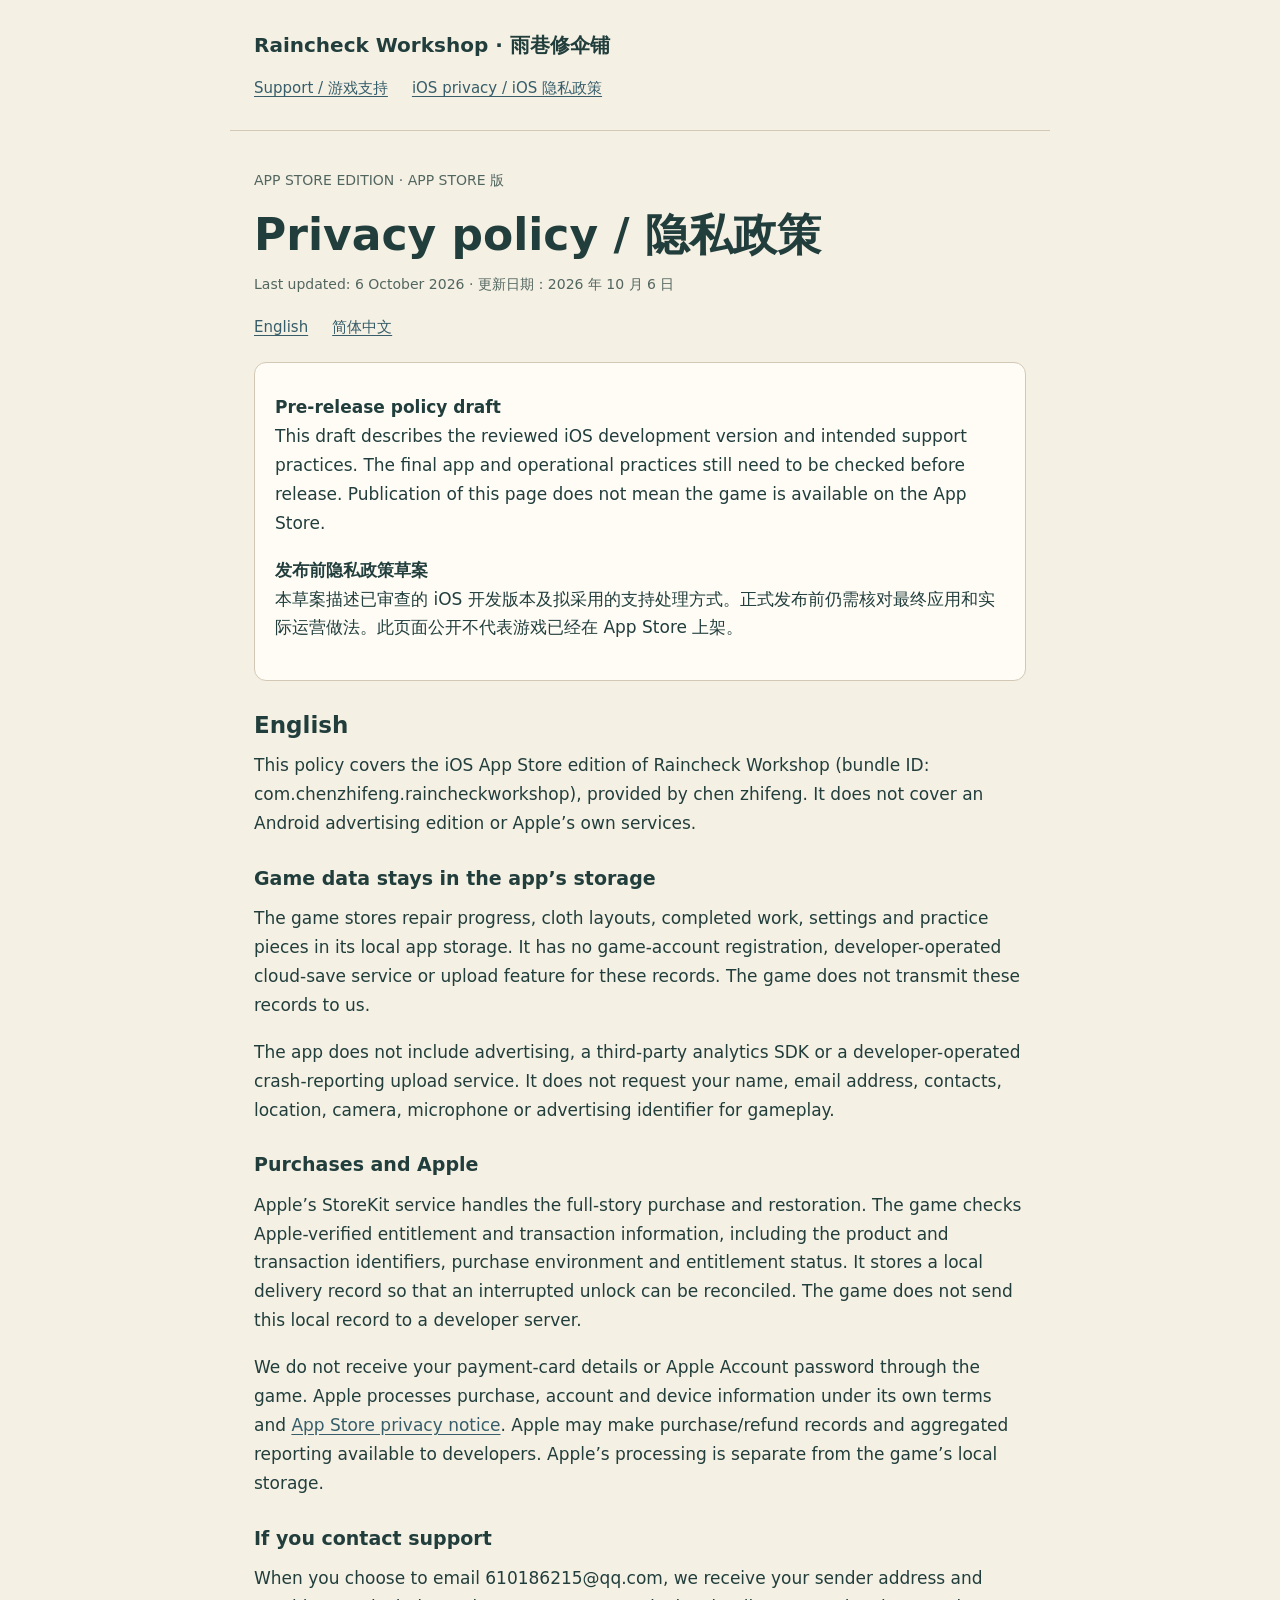
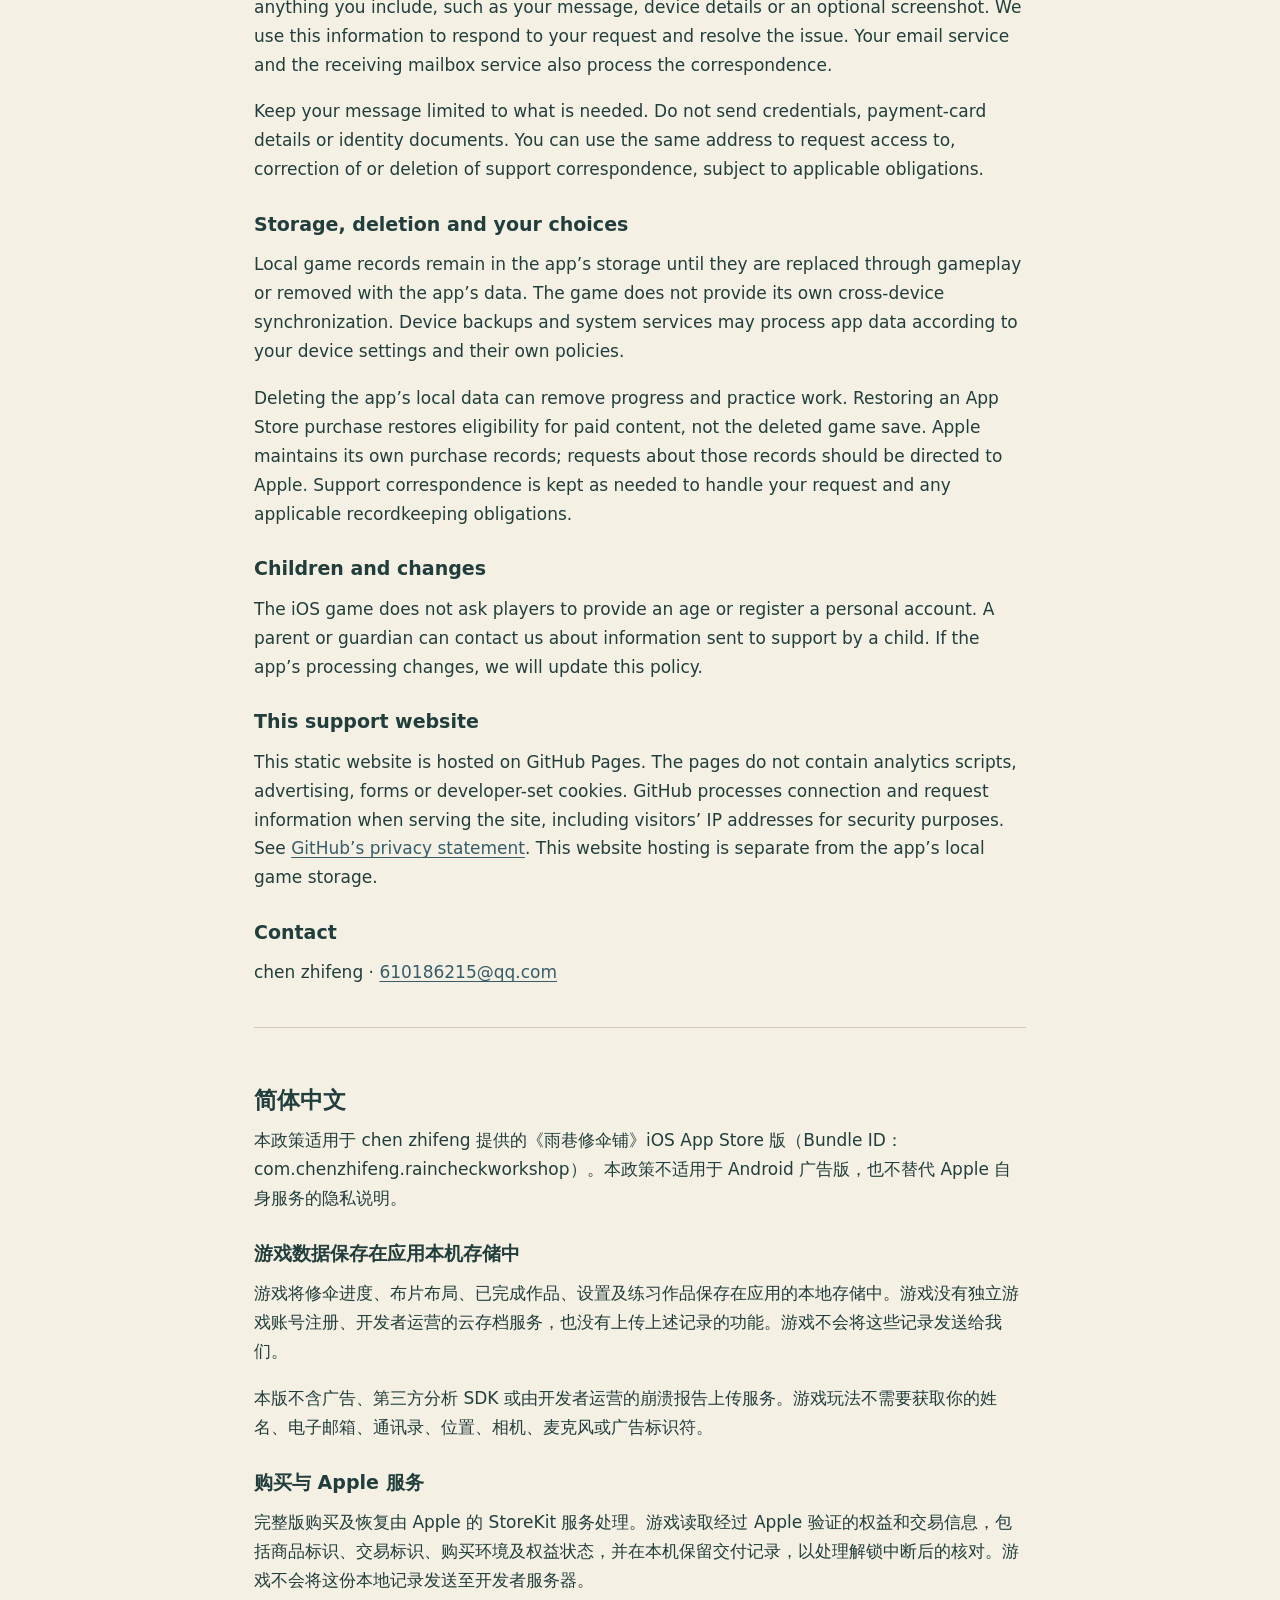
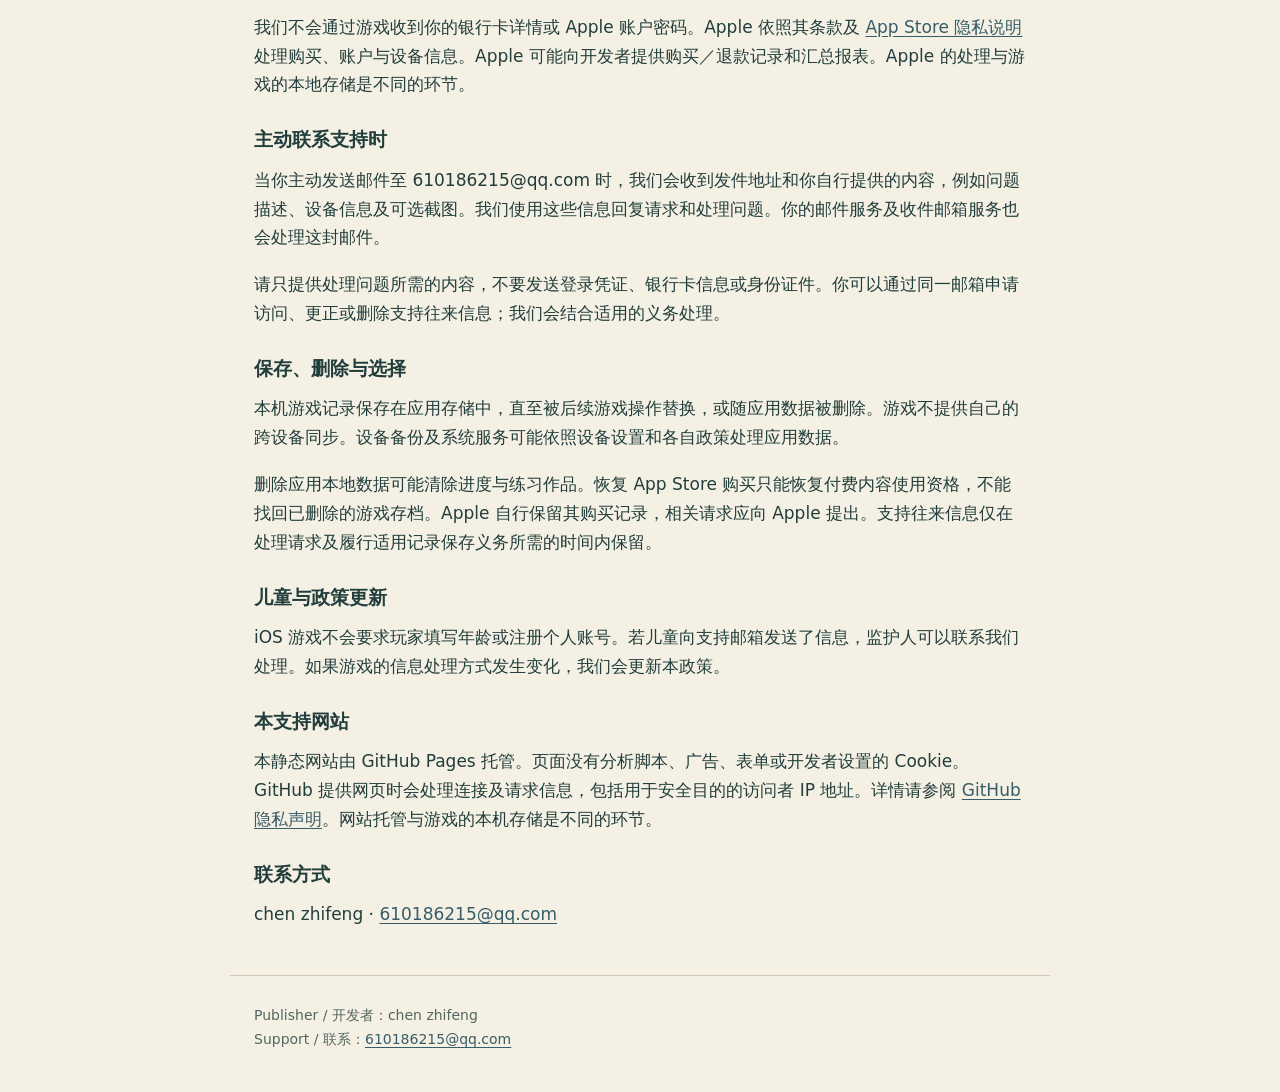
==== privacy-ios.html @ 1dd869b3 "Publish bilingual support and pre-release iOS privacy draft" ====
<!doctype html>
<html lang="en"><head><meta charset="utf-8"><meta name="viewport" content="width=device-width, initial-scale=1"><title>iOS Privacy / iOS 隐私政策 · Raincheck Workshop</title><meta name="description" content="Privacy for the ad-free App Store edition of Raincheck Workshop. 雨巷修伞铺 App Store 版隐私政策。"><meta name="color-scheme" content="light"><link rel="stylesheet" href="style.css"><link rel="icon" href="data:image/svg+xml,%3Csvg xmlns='http://www.w3.org/2000/svg' viewBox='0 0 64 64'%3E%3Crect width='64' height='64' rx='14' fill='%23213e3c'/%3E%3Ctext x='32' y='46' text-anchor='middle' font-size='45' fill='%23f5f0e4' font-family='serif'%3ER%3C/text%3E%3C/svg%3E"></head><body><a class="skip" href="#main">Skip to content / 跳转正文</a><header><p class="brand">Raincheck Workshop <span lang="zh-Hans">· 雨巷修伞铺</span></p><nav aria-label="Main navigation"><a href="index.html">Support / 游戏支持</a><a href="privacy-ios.html">iOS privacy / iOS 隐私政策</a></nav></header><main id="main"><p class="eyebrow">APP STORE EDITION · APP STORE 版</p><h1>Privacy policy <span lang="zh-Hans">/ 隐私政策</span></h1><p class="muted">Last updated: 6 October 2026 · <span lang="zh-Hans">更新日期：2026 年 10 月 6 日</span></p><nav aria-label="Language sections"><a href="#english" lang="en">English</a><a href="#chinese" lang="zh-Hans">简体中文</a></nav>
<aside class="card" aria-label="Policy status"><p><strong>Pre-release policy draft</strong><br>This draft describes the reviewed iOS development version and intended support practices. The final app and operational practices still need to be checked before release. Publication of this page does not mean the game is available on the App Store.</p><p lang="zh-Hans"><strong>发布前隐私政策草案</strong><br>本草案描述已审查的 iOS 开发版本及拟采用的支持处理方式。正式发布前仍需核对最终应用和实际运营做法。此页面公开不代表游戏已经在 App Store 上架。</p></aside>
<section id="english" lang="en"><h2>English</h2><p>This policy covers the iOS App Store edition of Raincheck Workshop (bundle ID: com.chenzhifeng.raincheckworkshop), provided by chen zhifeng. It does not cover an Android advertising edition or Apple’s own services.</p><h3>Game data stays in the app’s storage</h3><p>The game stores repair progress, cloth layouts, completed work, settings and practice pieces in its local app storage. It has no game-account registration, developer-operated cloud-save service or upload feature for these records. The game does not transmit these records to us.</p><p>The app does not include advertising, a third-party analytics SDK or a developer-operated crash-reporting upload service. It does not request your name, email address, contacts, location, camera, microphone or advertising identifier for gameplay.</p><h3>Purchases and Apple</h3><p>Apple’s StoreKit service handles the full-story purchase and restoration. The game checks Apple-verified entitlement and transaction information, including the product and transaction identifiers, purchase environment and entitlement status. It stores a local delivery record so that an interrupted unlock can be reconciled. The game does not send this local record to a developer server.</p><p>We do not receive your payment-card details or Apple Account password through the game. Apple processes purchase, account and device information under its own terms and <a href="https://www.apple.com/legal/privacy/data/en/app-store/" rel="noreferrer">App Store privacy notice</a>. Apple may make purchase/refund records and aggregated reporting available to developers. Apple’s processing is separate from the game’s local storage.</p><h3>If you contact support</h3><p>When you choose to email 610186215@qq.com, we receive your sender address and anything you include, such as your message, device details or an optional screenshot. We use this information to respond to your request and resolve the issue. Your email service and the receiving mailbox service also process the correspondence.</p><p>Keep your message limited to what is needed. Do not send credentials, payment-card details or identity documents. You can use the same address to request access to, correction of or deletion of support correspondence, subject to applicable obligations.</p><h3>Storage, deletion and your choices</h3><p>Local game records remain in the app’s storage until they are replaced through gameplay or removed with the app’s data. The game does not provide its own cross-device synchronization. Device backups and system services may process app data according to your device settings and their own policies.</p><p>Deleting the app’s local data can remove progress and practice work. Restoring an App Store purchase restores eligibility for paid content, not the deleted game save. Apple maintains its own purchase records; requests about those records should be directed to Apple. Support correspondence is kept as needed to handle your request and any applicable recordkeeping obligations.</p><h3>Children and changes</h3><p>The iOS game does not ask players to provide an age or register a personal account. A parent or guardian can contact us about information sent to support by a child. If the app’s processing changes, we will update this policy.</p><h3>This support website</h3><p>This static website is hosted on GitHub Pages. The pages do not contain analytics scripts, advertising, forms or developer-set cookies. GitHub processes connection and request information when serving the site, including visitors’ IP addresses for security purposes. See <a href="https://docs.github.com/en/site-policy/privacy-policies/github-general-privacy-statement" rel="noreferrer">GitHub’s privacy statement</a>. This website hosting is separate from the app’s local game storage.</p><h3>Contact</h3><p>chen zhifeng · <a href="mailto:610186215@qq.com">610186215@qq.com</a></p></section>
<section id="chinese" lang="zh-Hans"><h2>简体中文</h2><p>本政策适用于 chen zhifeng 提供的《雨巷修伞铺》iOS App Store 版（Bundle ID：com.chenzhifeng.raincheckworkshop）。本政策不适用于 Android 广告版，也不替代 Apple 自身服务的隐私说明。</p><h3>游戏数据保存在应用本机存储中</h3><p>游戏将修伞进度、布片布局、已完成作品、设置及练习作品保存在应用的本地存储中。游戏没有独立游戏账号注册、开发者运营的云存档服务，也没有上传上述记录的功能。游戏不会将这些记录发送给我们。</p><p>本版不含广告、第三方分析 SDK 或由开发者运营的崩溃报告上传服务。游戏玩法不需要获取你的姓名、电子邮箱、通讯录、位置、相机、麦克风或广告标识符。</p><h3>购买与 Apple 服务</h3><p>完整版购买及恢复由 Apple 的 StoreKit 服务处理。游戏读取经过 Apple 验证的权益和交易信息，包括商品标识、交易标识、购买环境及权益状态，并在本机保留交付记录，以处理解锁中断后的核对。游戏不会将这份本地记录发送至开发者服务器。</p><p>我们不会通过游戏收到你的银行卡详情或 Apple 账户密码。Apple 依照其条款及 <a href="https://www.apple.com/legal/privacy/data/en/app-store/" rel="noreferrer">App Store 隐私说明</a>处理购买、账户与设备信息。Apple 可能向开发者提供购买／退款记录和汇总报表。Apple 的处理与游戏的本地存储是不同的环节。</p><h3>主动联系支持时</h3><p>当你主动发送邮件至 610186215@qq.com 时，我们会收到发件地址和你自行提供的内容，例如问题描述、设备信息及可选截图。我们使用这些信息回复请求和处理问题。你的邮件服务及收件邮箱服务也会处理这封邮件。</p><p>请只提供处理问题所需的内容，不要发送登录凭证、银行卡信息或身份证件。你可以通过同一邮箱申请访问、更正或删除支持往来信息；我们会结合适用的义务处理。</p><h3>保存、删除与选择</h3><p>本机游戏记录保存在应用存储中，直至被后续游戏操作替换，或随应用数据被删除。游戏不提供自己的跨设备同步。设备备份及系统服务可能依照设备设置和各自政策处理应用数据。</p><p>删除应用本地数据可能清除进度与练习作品。恢复 App Store 购买只能恢复付费内容使用资格，不能找回已删除的游戏存档。Apple 自行保留其购买记录，相关请求应向 Apple 提出。支持往来信息仅在处理请求及履行适用记录保存义务所需的时间内保留。</p><h3>儿童与政策更新</h3><p>iOS 游戏不会要求玩家填写年龄或注册个人账号。若儿童向支持邮箱发送了信息，监护人可以联系我们处理。如果游戏的信息处理方式发生变化，我们会更新本政策。</p><h3>本支持网站</h3><p>本静态网站由 GitHub Pages 托管。页面没有分析脚本、广告、表单或开发者设置的 Cookie。GitHub 提供网页时会处理连接及请求信息，包括用于安全目的的访问者 IP 地址。详情请参阅 <a href="https://docs.github.com/en/site-policy/privacy-policies/github-general-privacy-statement" rel="noreferrer">GitHub 隐私声明</a>。网站托管与游戏的本机存储是不同的环节。</p><h3>联系方式</h3><p>chen zhifeng · <a href="mailto:610186215@qq.com">610186215@qq.com</a></p></section></main><footer>Publisher / 开发者：chen zhifeng<br>Support / 联系：<a href="mailto:610186215@qq.com">610186215@qq.com</a></footer></body></html>
---- style.css ----
*{box-sizing:border-box}html{scroll-behavior:smooth}body{margin:0;background:#f5f0e4;color:#213e3c;font:17px/1.7 ui-sans-serif,system-ui,-apple-system,BlinkMacSystemFont,"Segoe UI","Noto Sans",sans-serif}header,main,footer{max-width:820px;margin:auto;padding:28px 24px}header{border-bottom:1px solid #d2c8b5}nav{display:flex;flex-wrap:wrap;gap:10px 24px;font-size:15px}.brand{font-weight:700;font-size:20px;margin:0 0 14px}h1{font-size:clamp(30px,6vw,44px);line-height:1.15;margin:16px 0 12px}h2{font-size:23px;line-height:1.3;margin:30px 0 10px}h3{font-size:19px;margin:24px 0 7px}p{margin:10px 0 18px}a{color:#365d69;text-underline-offset:3px;overflow-wrap:anywhere}a:hover{color:#703f5c}a:focus-visible{outline:3px solid #9a6327;outline-offset:4px}.eyebrow,.muted,footer{font-size:14px;color:#526660}.card{background:#fffcf6;border:1px solid #d2c8b5;border-radius:12px;padding:20px;margin:22px 0}.contact{font-size:clamp(20px,5vw,28px);font-weight:650}section{scroll-margin-top:20px}section+section{border-top:1px solid #d2c8b5;padding-top:28px;margin-top:40px}li{margin:8px 0}footer{padding-bottom:40px;border-top:1px solid #d2c8b5}.skip{position:absolute;left:-9999px}.skip:focus{left:20px;top:10px;background:#fff;padding:8px}@media(prefers-reduced-motion:reduce){html{scroll-behavior:auto}}
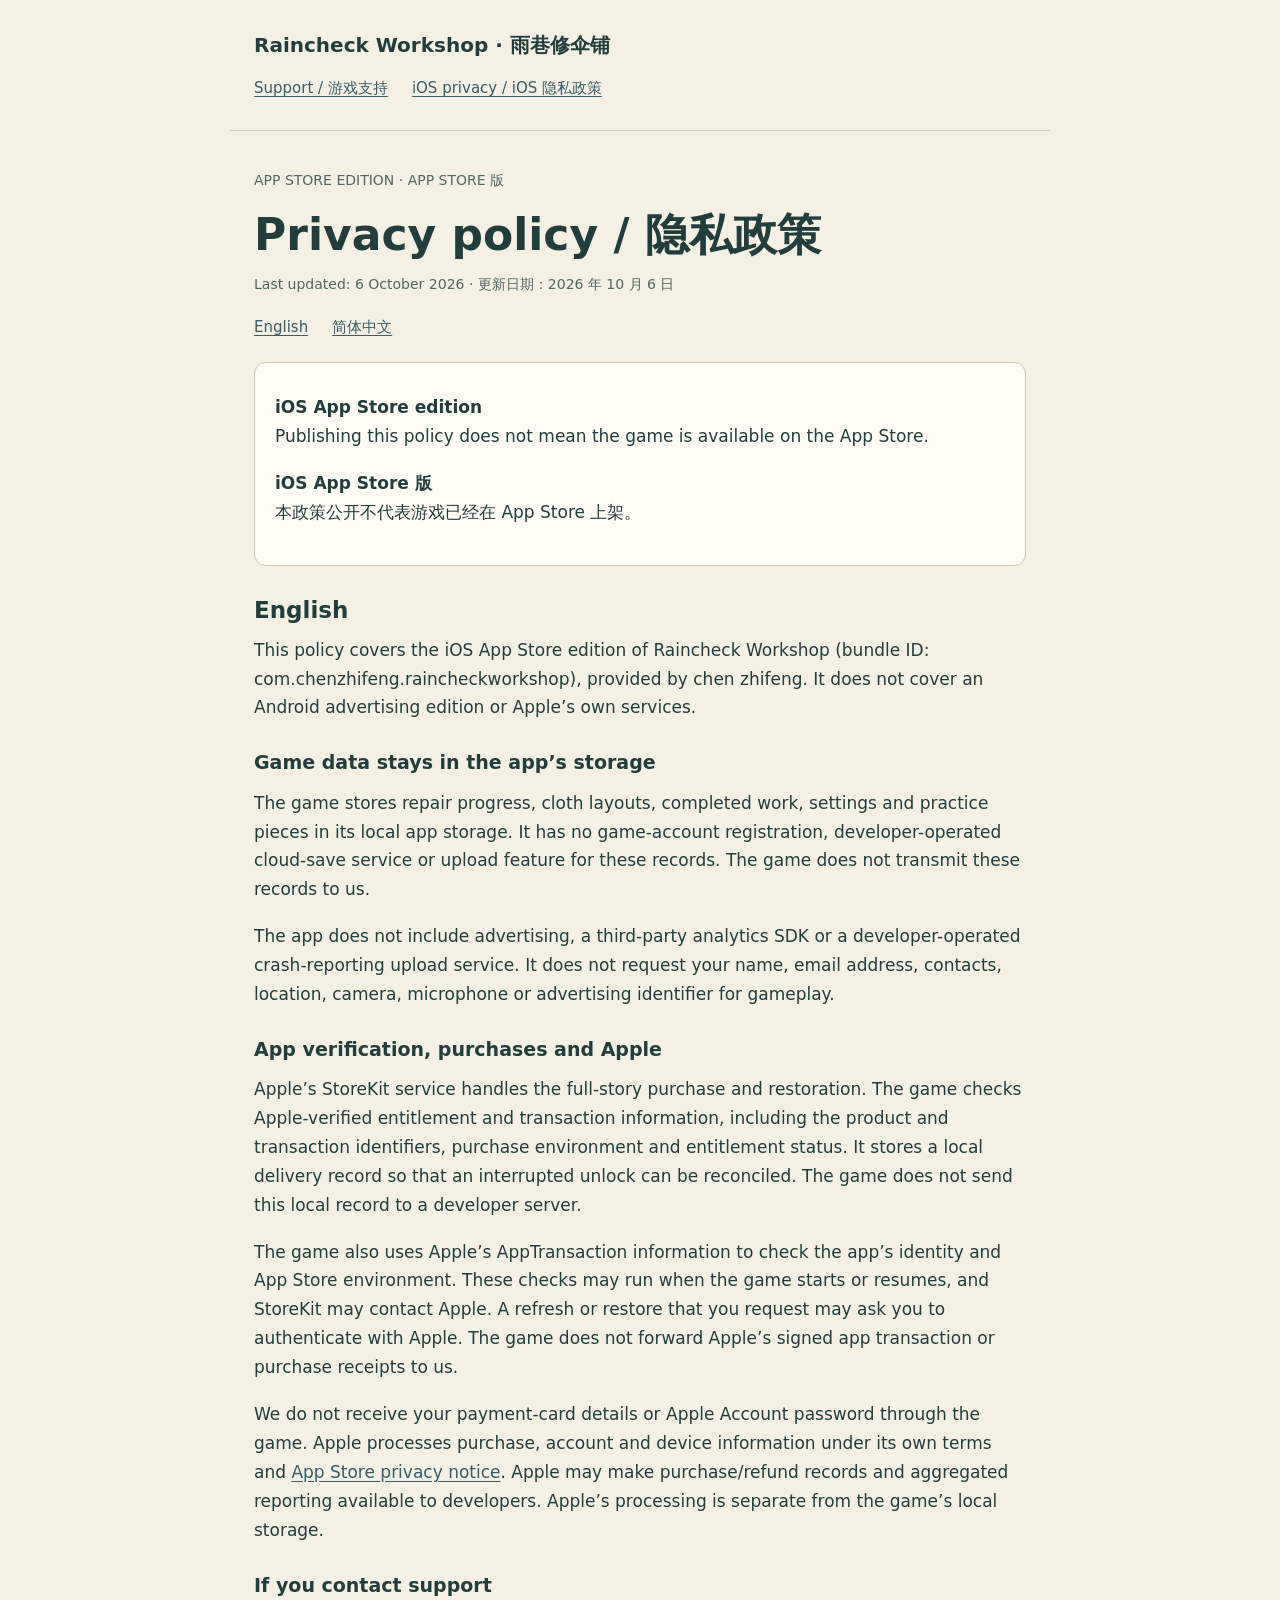
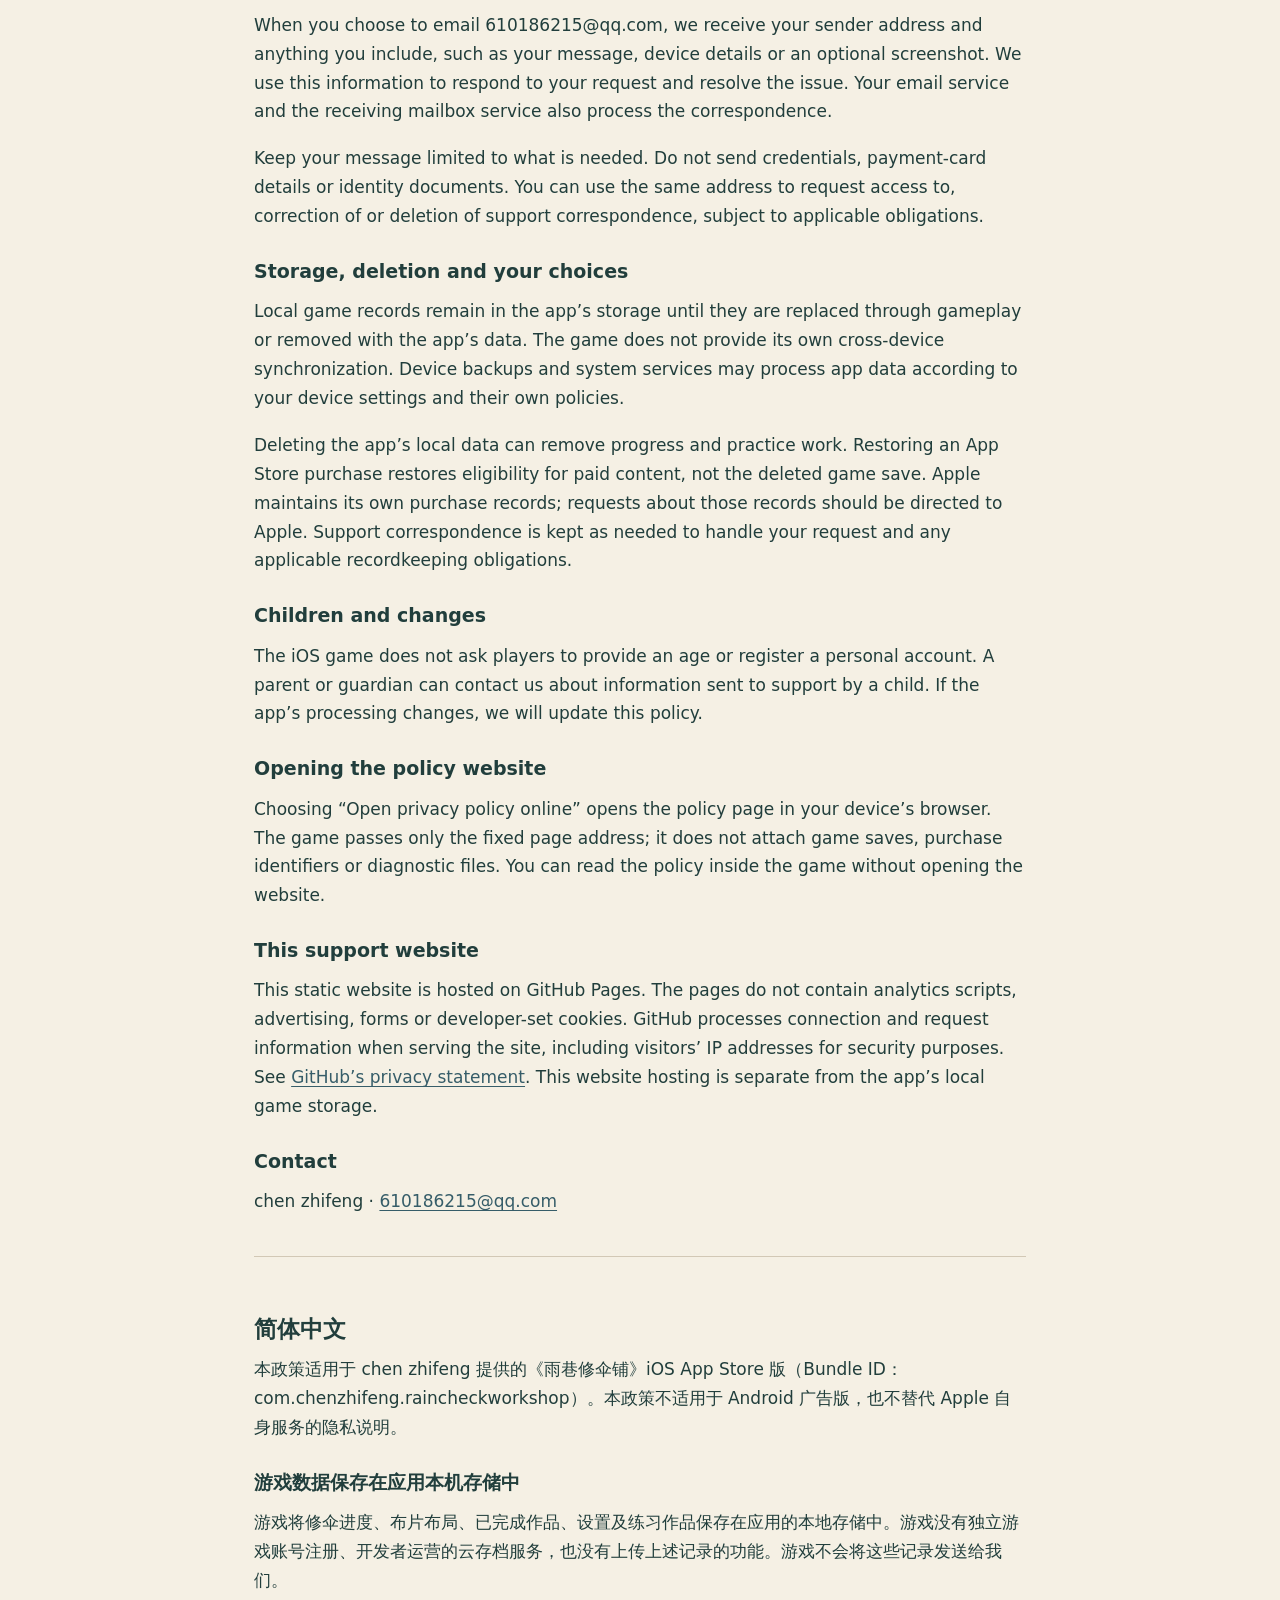
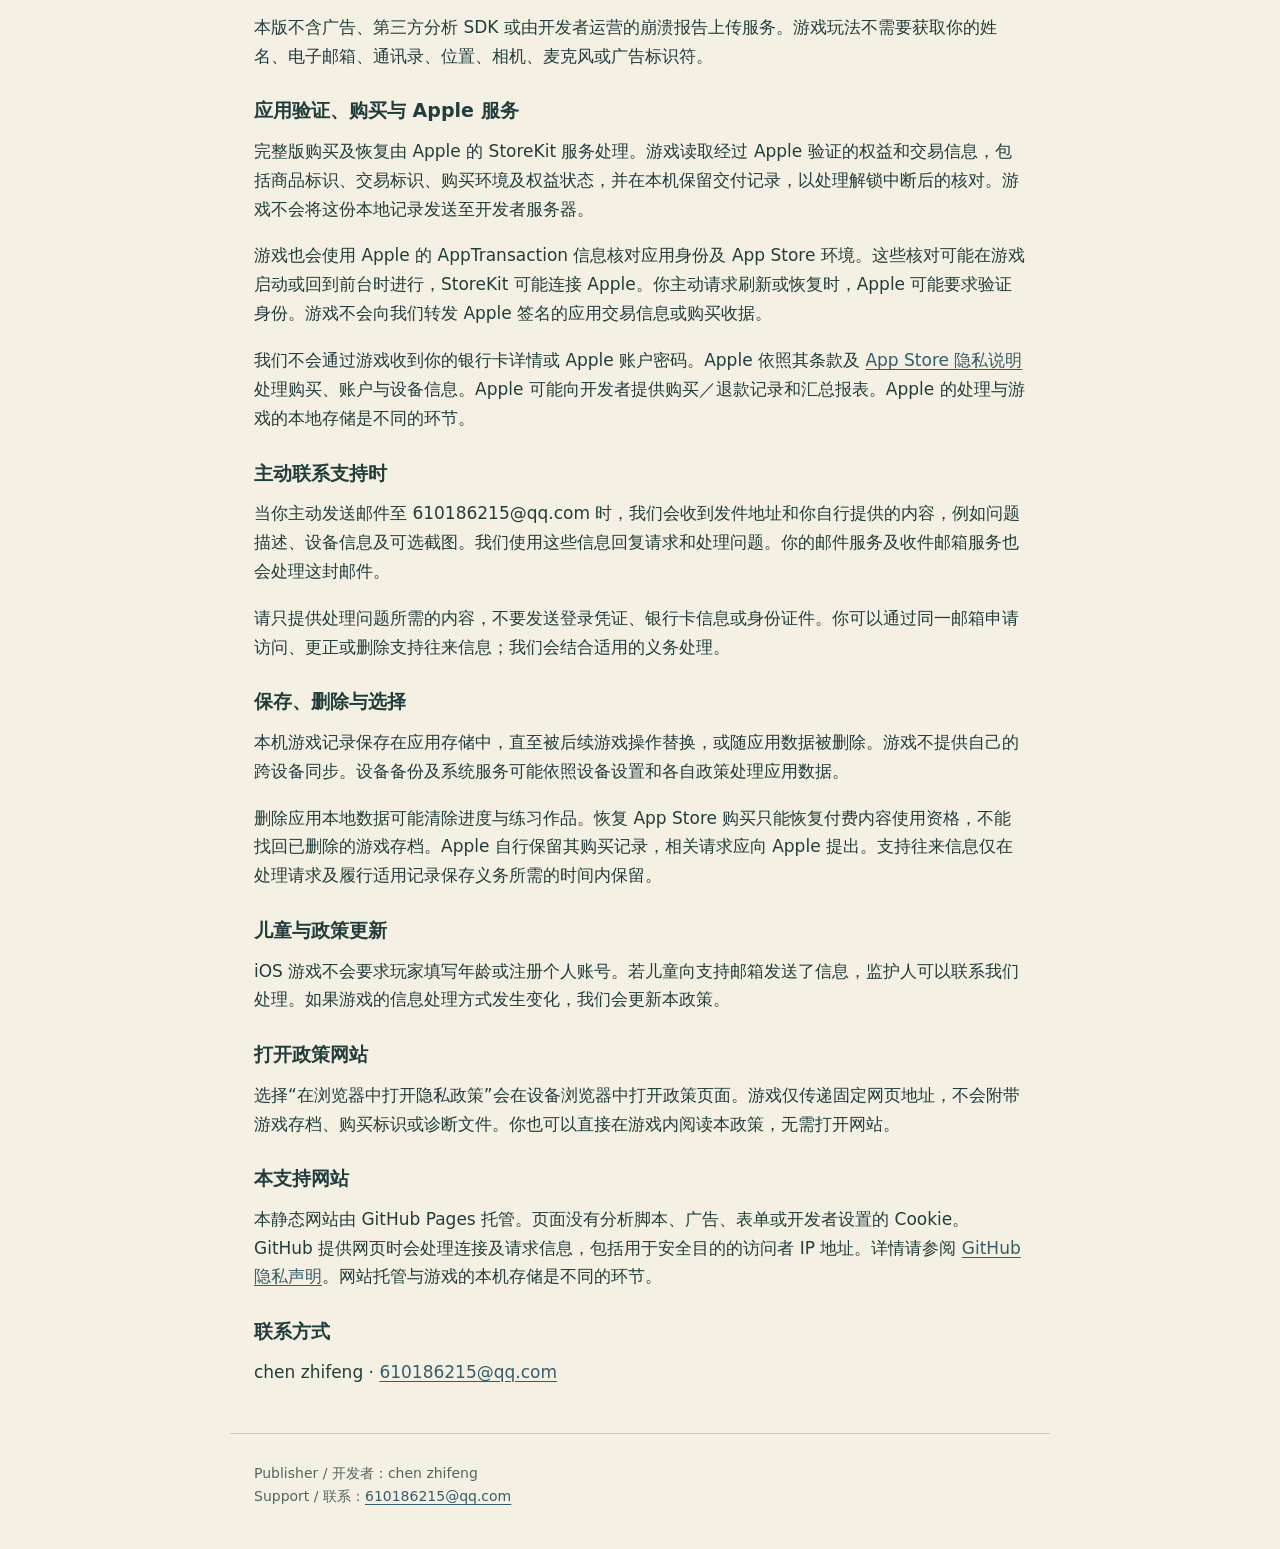
==== commit 565c3a9a: "Clarify iOS app verification and external privacy link handling" ====
--- a/privacy-ios.html
+++ b/privacy-ios.html
@@ -1,5 +1,5 @@
 <!doctype html>
 <html lang="en"><head><meta charset="utf-8"><meta name="viewport" content="width=device-width, initial-scale=1"><title>iOS Privacy / iOS 隐私政策 · Raincheck Workshop</title><meta name="description" content="Privacy for the ad-free App Store edition of Raincheck Workshop. 雨巷修伞铺 App Store 版隐私政策。"><meta name="color-scheme" content="light"><link rel="stylesheet" href="style.css"><link rel="icon" href="data:image/svg+xml,%3Csvg xmlns='http://www.w3.org/2000/svg' viewBox='0 0 64 64'%3E%3Crect width='64' height='64' rx='14' fill='%23213e3c'/%3E%3Ctext x='32' y='46' text-anchor='middle' font-size='45' fill='%23f5f0e4' font-family='serif'%3ER%3C/text%3E%3C/svg%3E"></head><body><a class="skip" href="#main">Skip to content / 跳转正文</a><header><p class="brand">Raincheck Workshop <span lang="zh-Hans">· 雨巷修伞铺</span></p><nav aria-label="Main navigation"><a href="index.html">Support / 游戏支持</a><a href="privacy-ios.html">iOS privacy / iOS 隐私政策</a></nav></header><main id="main"><p class="eyebrow">APP STORE EDITION · APP STORE 版</p><h1>Privacy policy <span lang="zh-Hans">/ 隐私政策</span></h1><p class="muted">Last updated: 6 October 2026 · <span lang="zh-Hans">更新日期：2026 年 10 月 6 日</span></p><nav aria-label="Language sections"><a href="#english" lang="en">English</a><a href="#chinese" lang="zh-Hans">简体中文</a></nav>
-<aside class="card" aria-label="Policy status"><p><strong>Pre-release policy draft</strong><br>This draft describes the reviewed iOS development version and intended support practices. The final app and operational practices still need to be checked before release. Publication of this page does not mean the game is available on the App Store.</p><p lang="zh-Hans"><strong>发布前隐私政策草案</strong><br>本草案描述已审查的 iOS 开发版本及拟采用的支持处理方式。正式发布前仍需核对最终应用和实际运营做法。此页面公开不代表游戏已经在 App Store 上架。</p></aside>
-<section id="english" lang="en"><h2>English</h2><p>This policy covers the iOS App Store edition of Raincheck Workshop (bundle ID: com.chenzhifeng.raincheckworkshop), provided by chen zhifeng. It does not cover an Android advertising edition or Apple’s own services.</p><h3>Game data stays in the app’s storage</h3><p>The game stores repair progress, cloth layouts, completed work, settings and practice pieces in its local app storage. It has no game-account registration, developer-operated cloud-save service or upload feature for these records. The game does not transmit these records to us.</p><p>The app does not include advertising, a third-party analytics SDK or a developer-operated crash-reporting upload service. It does not request your name, email address, contacts, location, camera, microphone or advertising identifier for gameplay.</p><h3>Purchases and Apple</h3><p>Apple’s StoreKit service handles the full-story purchase and restoration. The game checks Apple-verified entitlement and transaction information, including the product and transaction identifiers, purchase environment and entitlement status. It stores a local delivery record so that an interrupted unlock can be reconciled. The game does not send this local record to a developer server.</p><p>We do not receive your payment-card details or Apple Account password through the game. Apple processes purchase, account and device information under its own terms and <a href="https://www.apple.com/legal/privacy/data/en/app-store/" rel="noreferrer">App Store privacy notice</a>. Apple may make purchase/refund records and aggregated reporting available to developers. Apple’s processing is separate from the game’s local storage.</p><h3>If you contact support</h3><p>When you choose to email 610186215@qq.com, we receive your sender address and anything you include, such as your message, device details or an optional screenshot. We use this information to respond to your request and resolve the issue. Your email service and the receiving mailbox service also process the correspondence.</p><p>Keep your message limited to what is needed. Do not send credentials, payment-card details or identity documents. You can use the same address to request access to, correction of or deletion of support correspondence, subject to applicable obligations.</p><h3>Storage, deletion and your choices</h3><p>Local game records remain in the app’s storage until they are replaced through gameplay or removed with the app’s data. The game does not provide its own cross-device synchronization. Device backups and system services may process app data according to your device settings and their own policies.</p><p>Deleting the app’s local data can remove progress and practice work. Restoring an App Store purchase restores eligibility for paid content, not the deleted game save. Apple maintains its own purchase records; requests about those records should be directed to Apple. Support correspondence is kept as needed to handle your request and any applicable recordkeeping obligations.</p><h3>Children and changes</h3><p>The iOS game does not ask players to provide an age or register a personal account. A parent or guardian can contact us about information sent to support by a child. If the app’s processing changes, we will update this policy.</p><h3>This support website</h3><p>This static website is hosted on GitHub Pages. The pages do not contain analytics scripts, advertising, forms or developer-set cookies. GitHub processes connection and request information when serving the site, including visitors’ IP addresses for security purposes. See <a href="https://docs.github.com/en/site-policy/privacy-policies/github-general-privacy-statement" rel="noreferrer">GitHub’s privacy statement</a>. This website hosting is separate from the app’s local game storage.</p><h3>Contact</h3><p>chen zhifeng · <a href="mailto:610186215@qq.com">610186215@qq.com</a></p></section>
-<section id="chinese" lang="zh-Hans"><h2>简体中文</h2><p>本政策适用于 chen zhifeng 提供的《雨巷修伞铺》iOS App Store 版（Bundle ID：com.chenzhifeng.raincheckworkshop）。本政策不适用于 Android 广告版，也不替代 Apple 自身服务的隐私说明。</p><h3>游戏数据保存在应用本机存储中</h3><p>游戏将修伞进度、布片布局、已完成作品、设置及练习作品保存在应用的本地存储中。游戏没有独立游戏账号注册、开发者运营的云存档服务，也没有上传上述记录的功能。游戏不会将这些记录发送给我们。</p><p>本版不含广告、第三方分析 SDK 或由开发者运营的崩溃报告上传服务。游戏玩法不需要获取你的姓名、电子邮箱、通讯录、位置、相机、麦克风或广告标识符。</p><h3>购买与 Apple 服务</h3><p>完整版购买及恢复由 Apple 的 StoreKit 服务处理。游戏读取经过 Apple 验证的权益和交易信息，包括商品标识、交易标识、购买环境及权益状态，并在本机保留交付记录，以处理解锁中断后的核对。游戏不会将这份本地记录发送至开发者服务器。</p><p>我们不会通过游戏收到你的银行卡详情或 Apple 账户密码。Apple 依照其条款及 <a href="https://www.apple.com/legal/privacy/data/en/app-store/" rel="noreferrer">App Store 隐私说明</a>处理购买、账户与设备信息。Apple 可能向开发者提供购买／退款记录和汇总报表。Apple 的处理与游戏的本地存储是不同的环节。</p><h3>主动联系支持时</h3><p>当你主动发送邮件至 610186215@qq.com 时，我们会收到发件地址和你自行提供的内容，例如问题描述、设备信息及可选截图。我们使用这些信息回复请求和处理问题。你的邮件服务及收件邮箱服务也会处理这封邮件。</p><p>请只提供处理问题所需的内容，不要发送登录凭证、银行卡信息或身份证件。你可以通过同一邮箱申请访问、更正或删除支持往来信息；我们会结合适用的义务处理。</p><h3>保存、删除与选择</h3><p>本机游戏记录保存在应用存储中，直至被后续游戏操作替换，或随应用数据被删除。游戏不提供自己的跨设备同步。设备备份及系统服务可能依照设备设置和各自政策处理应用数据。</p><p>删除应用本地数据可能清除进度与练习作品。恢复 App Store 购买只能恢复付费内容使用资格，不能找回已删除的游戏存档。Apple 自行保留其购买记录，相关请求应向 Apple 提出。支持往来信息仅在处理请求及履行适用记录保存义务所需的时间内保留。</p><h3>儿童与政策更新</h3><p>iOS 游戏不会要求玩家填写年龄或注册个人账号。若儿童向支持邮箱发送了信息，监护人可以联系我们处理。如果游戏的信息处理方式发生变化，我们会更新本政策。</p><h3>本支持网站</h3><p>本静态网站由 GitHub Pages 托管。页面没有分析脚本、广告、表单或开发者设置的 Cookie。GitHub 提供网页时会处理连接及请求信息，包括用于安全目的的访问者 IP 地址。详情请参阅 <a href="https://docs.github.com/en/site-policy/privacy-policies/github-general-privacy-statement" rel="noreferrer">GitHub 隐私声明</a>。网站托管与游戏的本机存储是不同的环节。</p><h3>联系方式</h3><p>chen zhifeng · <a href="mailto:610186215@qq.com">610186215@qq.com</a></p></section></main><footer>Publisher / 开发者：chen zhifeng<br>Support / 联系：<a href="mailto:610186215@qq.com">610186215@qq.com</a></footer></body></html>+<aside class="card" aria-label="Policy status"><p><strong>iOS App Store edition</strong><br>Publishing this policy does not mean the game is available on the App Store.</p><p lang="zh-Hans"><strong>iOS App Store 版</strong><br>本政策公开不代表游戏已经在 App Store 上架。</p></aside>
+<section id="english" lang="en"><h2>English</h2><p>This policy covers the iOS App Store edition of Raincheck Workshop (bundle ID: com.chenzhifeng.raincheckworkshop), provided by chen zhifeng. It does not cover an Android advertising edition or Apple’s own services.</p><h3>Game data stays in the app’s storage</h3><p>The game stores repair progress, cloth layouts, completed work, settings and practice pieces in its local app storage. It has no game-account registration, developer-operated cloud-save service or upload feature for these records. The game does not transmit these records to us.</p><p>The app does not include advertising, a third-party analytics SDK or a developer-operated crash-reporting upload service. It does not request your name, email address, contacts, location, camera, microphone or advertising identifier for gameplay.</p><h3>App verification, purchases and Apple</h3><p>Apple’s StoreKit service handles the full-story purchase and restoration. The game checks Apple-verified entitlement and transaction information, including the product and transaction identifiers, purchase environment and entitlement status. It stores a local delivery record so that an interrupted unlock can be reconciled. The game does not send this local record to a developer server.</p><p>The game also uses Apple’s AppTransaction information to check the app’s identity and App Store environment. These checks may run when the game starts or resumes, and StoreKit may contact Apple. A refresh or restore that you request may ask you to authenticate with Apple. The game does not forward Apple’s signed app transaction or purchase receipts to us.</p><p>We do not receive your payment-card details or Apple Account password through the game. Apple processes purchase, account and device information under its own terms and <a href="https://www.apple.com/legal/privacy/data/en/app-store/" rel="noreferrer">App Store privacy notice</a>. Apple may make purchase/refund records and aggregated reporting available to developers. Apple’s processing is separate from the game’s local storage.</p><h3>If you contact support</h3><p>When you choose to email 610186215@qq.com, we receive your sender address and anything you include, such as your message, device details or an optional screenshot. We use this information to respond to your request and resolve the issue. Your email service and the receiving mailbox service also process the correspondence.</p><p>Keep your message limited to what is needed. Do not send credentials, payment-card details or identity documents. You can use the same address to request access to, correction of or deletion of support correspondence, subject to applicable obligations.</p><h3>Storage, deletion and your choices</h3><p>Local game records remain in the app’s storage until they are replaced through gameplay or removed with the app’s data. The game does not provide its own cross-device synchronization. Device backups and system services may process app data according to your device settings and their own policies.</p><p>Deleting the app’s local data can remove progress and practice work. Restoring an App Store purchase restores eligibility for paid content, not the deleted game save. Apple maintains its own purchase records; requests about those records should be directed to Apple. Support correspondence is kept as needed to handle your request and any applicable recordkeeping obligations.</p><h3>Children and changes</h3><p>The iOS game does not ask players to provide an age or register a personal account. A parent or guardian can contact us about information sent to support by a child. If the app’s processing changes, we will update this policy.</p><h3>Opening the policy website</h3><p>Choosing “Open privacy policy online” opens the policy page in your device’s browser. The game passes only the fixed page address; it does not attach game saves, purchase identifiers or diagnostic files. You can read the policy inside the game without opening the website.</p><h3>This support website</h3><p>This static website is hosted on GitHub Pages. The pages do not contain analytics scripts, advertising, forms or developer-set cookies. GitHub processes connection and request information when serving the site, including visitors’ IP addresses for security purposes. See <a href="https://docs.github.com/en/site-policy/privacy-policies/github-general-privacy-statement" rel="noreferrer">GitHub’s privacy statement</a>. This website hosting is separate from the app’s local game storage.</p><h3>Contact</h3><p>chen zhifeng · <a href="mailto:610186215@qq.com">610186215@qq.com</a></p></section>
+<section id="chinese" lang="zh-Hans"><h2>简体中文</h2><p>本政策适用于 chen zhifeng 提供的《雨巷修伞铺》iOS App Store 版（Bundle ID：com.chenzhifeng.raincheckworkshop）。本政策不适用于 Android 广告版，也不替代 Apple 自身服务的隐私说明。</p><h3>游戏数据保存在应用本机存储中</h3><p>游戏将修伞进度、布片布局、已完成作品、设置及练习作品保存在应用的本地存储中。游戏没有独立游戏账号注册、开发者运营的云存档服务，也没有上传上述记录的功能。游戏不会将这些记录发送给我们。</p><p>本版不含广告、第三方分析 SDK 或由开发者运营的崩溃报告上传服务。游戏玩法不需要获取你的姓名、电子邮箱、通讯录、位置、相机、麦克风或广告标识符。</p><h3>应用验证、购买与 Apple 服务</h3><p>完整版购买及恢复由 Apple 的 StoreKit 服务处理。游戏读取经过 Apple 验证的权益和交易信息，包括商品标识、交易标识、购买环境及权益状态，并在本机保留交付记录，以处理解锁中断后的核对。游戏不会将这份本地记录发送至开发者服务器。</p><p>游戏也会使用 Apple 的 AppTransaction 信息核对应用身份及 App Store 环境。这些核对可能在游戏启动或回到前台时进行，StoreKit 可能连接 Apple。你主动请求刷新或恢复时，Apple 可能要求验证身份。游戏不会向我们转发 Apple 签名的应用交易信息或购买收据。</p><p>我们不会通过游戏收到你的银行卡详情或 Apple 账户密码。Apple 依照其条款及 <a href="https://www.apple.com/legal/privacy/data/en/app-store/" rel="noreferrer">App Store 隐私说明</a>处理购买、账户与设备信息。Apple 可能向开发者提供购买／退款记录和汇总报表。Apple 的处理与游戏的本地存储是不同的环节。</p><h3>主动联系支持时</h3><p>当你主动发送邮件至 610186215@qq.com 时，我们会收到发件地址和你自行提供的内容，例如问题描述、设备信息及可选截图。我们使用这些信息回复请求和处理问题。你的邮件服务及收件邮箱服务也会处理这封邮件。</p><p>请只提供处理问题所需的内容，不要发送登录凭证、银行卡信息或身份证件。你可以通过同一邮箱申请访问、更正或删除支持往来信息；我们会结合适用的义务处理。</p><h3>保存、删除与选择</h3><p>本机游戏记录保存在应用存储中，直至被后续游戏操作替换，或随应用数据被删除。游戏不提供自己的跨设备同步。设备备份及系统服务可能依照设备设置和各自政策处理应用数据。</p><p>删除应用本地数据可能清除进度与练习作品。恢复 App Store 购买只能恢复付费内容使用资格，不能找回已删除的游戏存档。Apple 自行保留其购买记录，相关请求应向 Apple 提出。支持往来信息仅在处理请求及履行适用记录保存义务所需的时间内保留。</p><h3>儿童与政策更新</h3><p>iOS 游戏不会要求玩家填写年龄或注册个人账号。若儿童向支持邮箱发送了信息，监护人可以联系我们处理。如果游戏的信息处理方式发生变化，我们会更新本政策。</p><h3>打开政策网站</h3><p>选择“在浏览器中打开隐私政策”会在设备浏览器中打开政策页面。游戏仅传递固定网页地址，不会附带游戏存档、购买标识或诊断文件。你也可以直接在游戏内阅读本政策，无需打开网站。</p><h3>本支持网站</h3><p>本静态网站由 GitHub Pages 托管。页面没有分析脚本、广告、表单或开发者设置的 Cookie。GitHub 提供网页时会处理连接及请求信息，包括用于安全目的的访问者 IP 地址。详情请参阅 <a href="https://docs.github.com/en/site-policy/privacy-policies/github-general-privacy-statement" rel="noreferrer">GitHub 隐私声明</a>。网站托管与游戏的本机存储是不同的环节。</p><h3>联系方式</h3><p>chen zhifeng · <a href="mailto:610186215@qq.com">610186215@qq.com</a></p></section></main><footer>Publisher / 开发者：chen zhifeng<br>Support / 联系：<a href="mailto:610186215@qq.com">610186215@qq.com</a></footer></body></html>
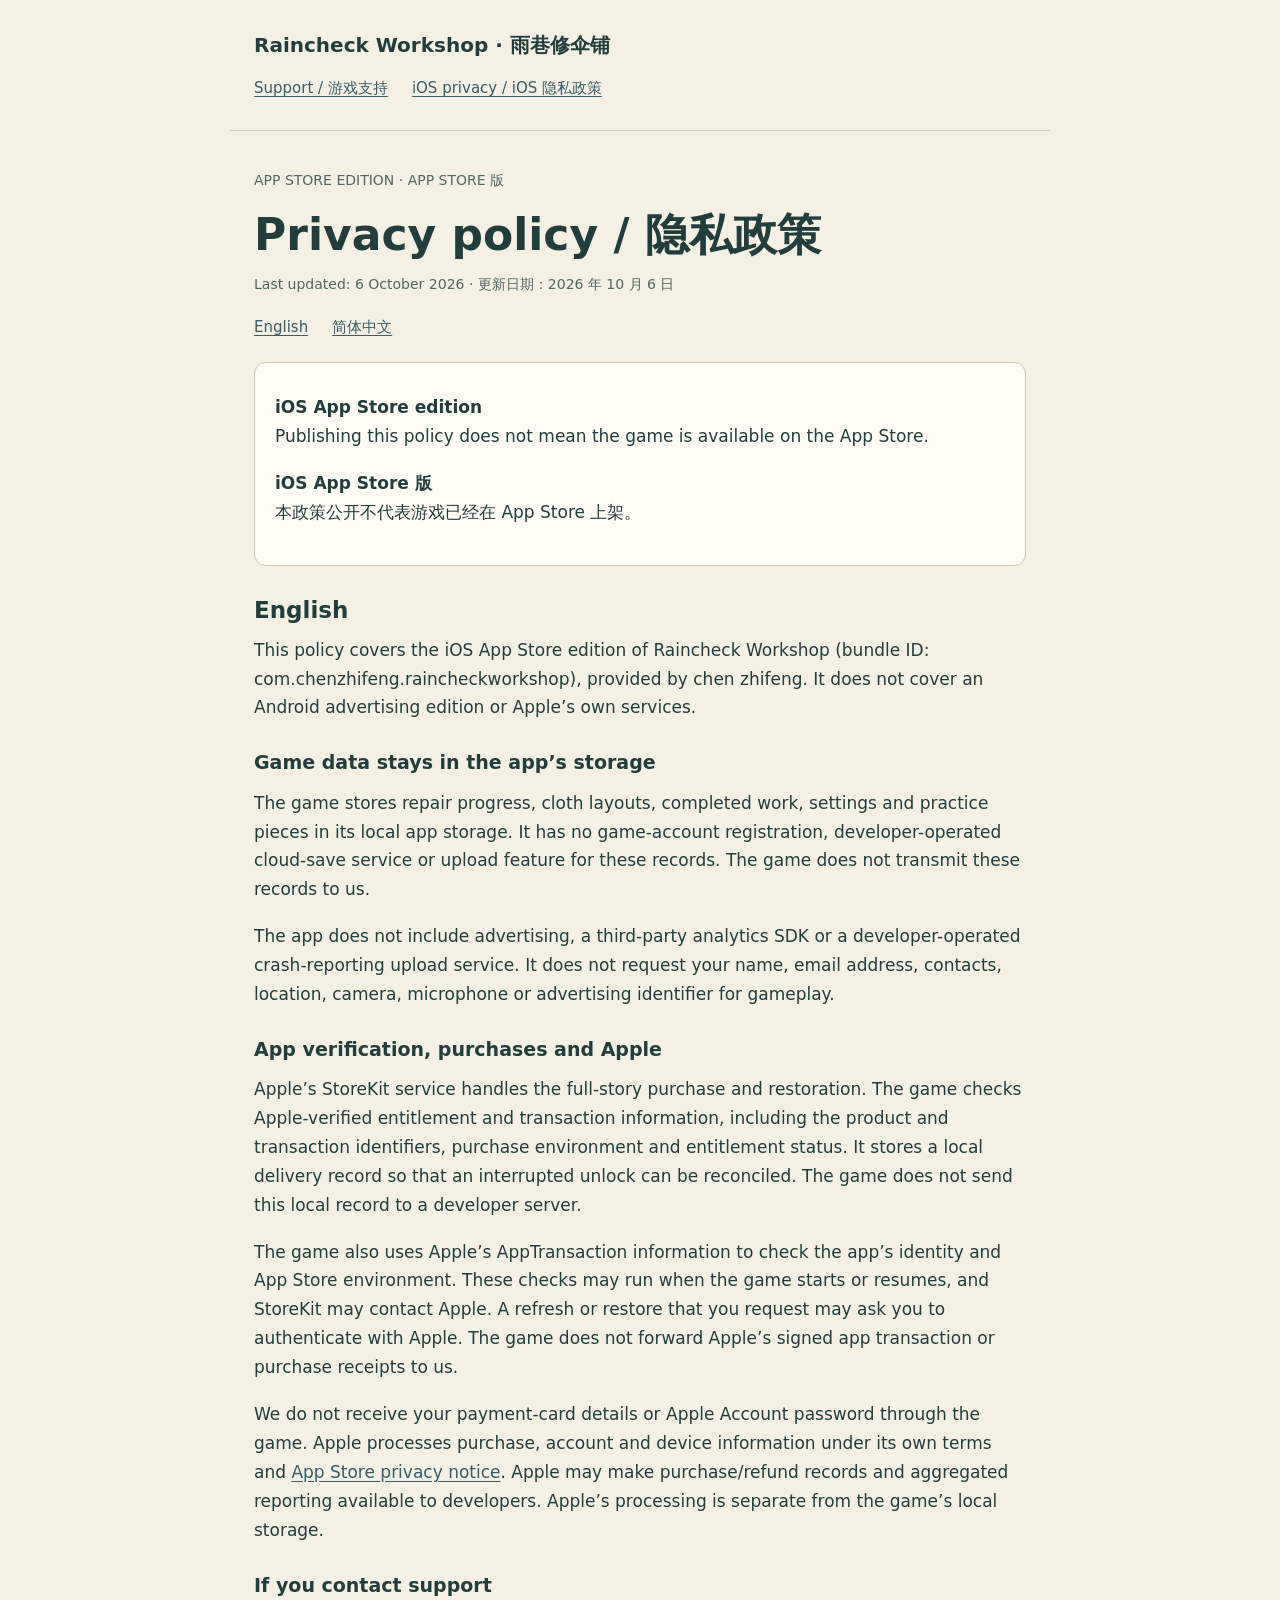
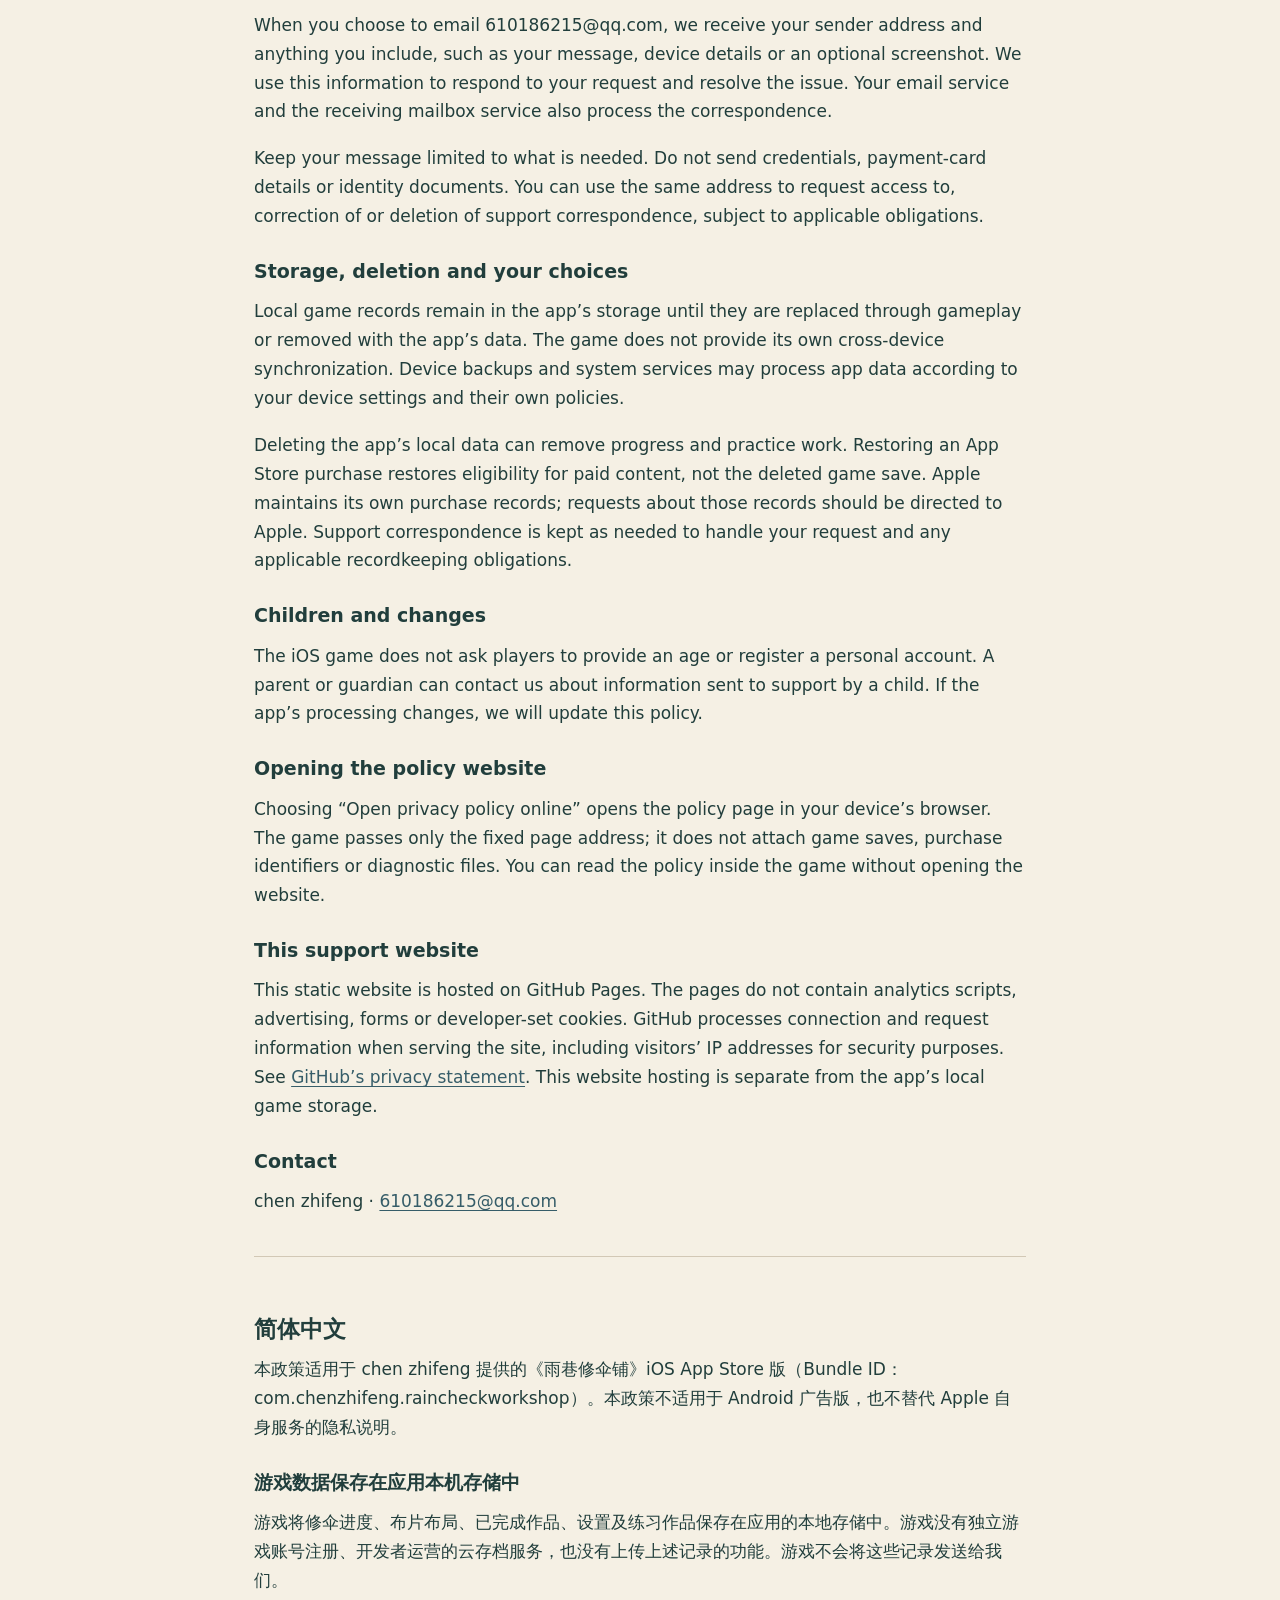
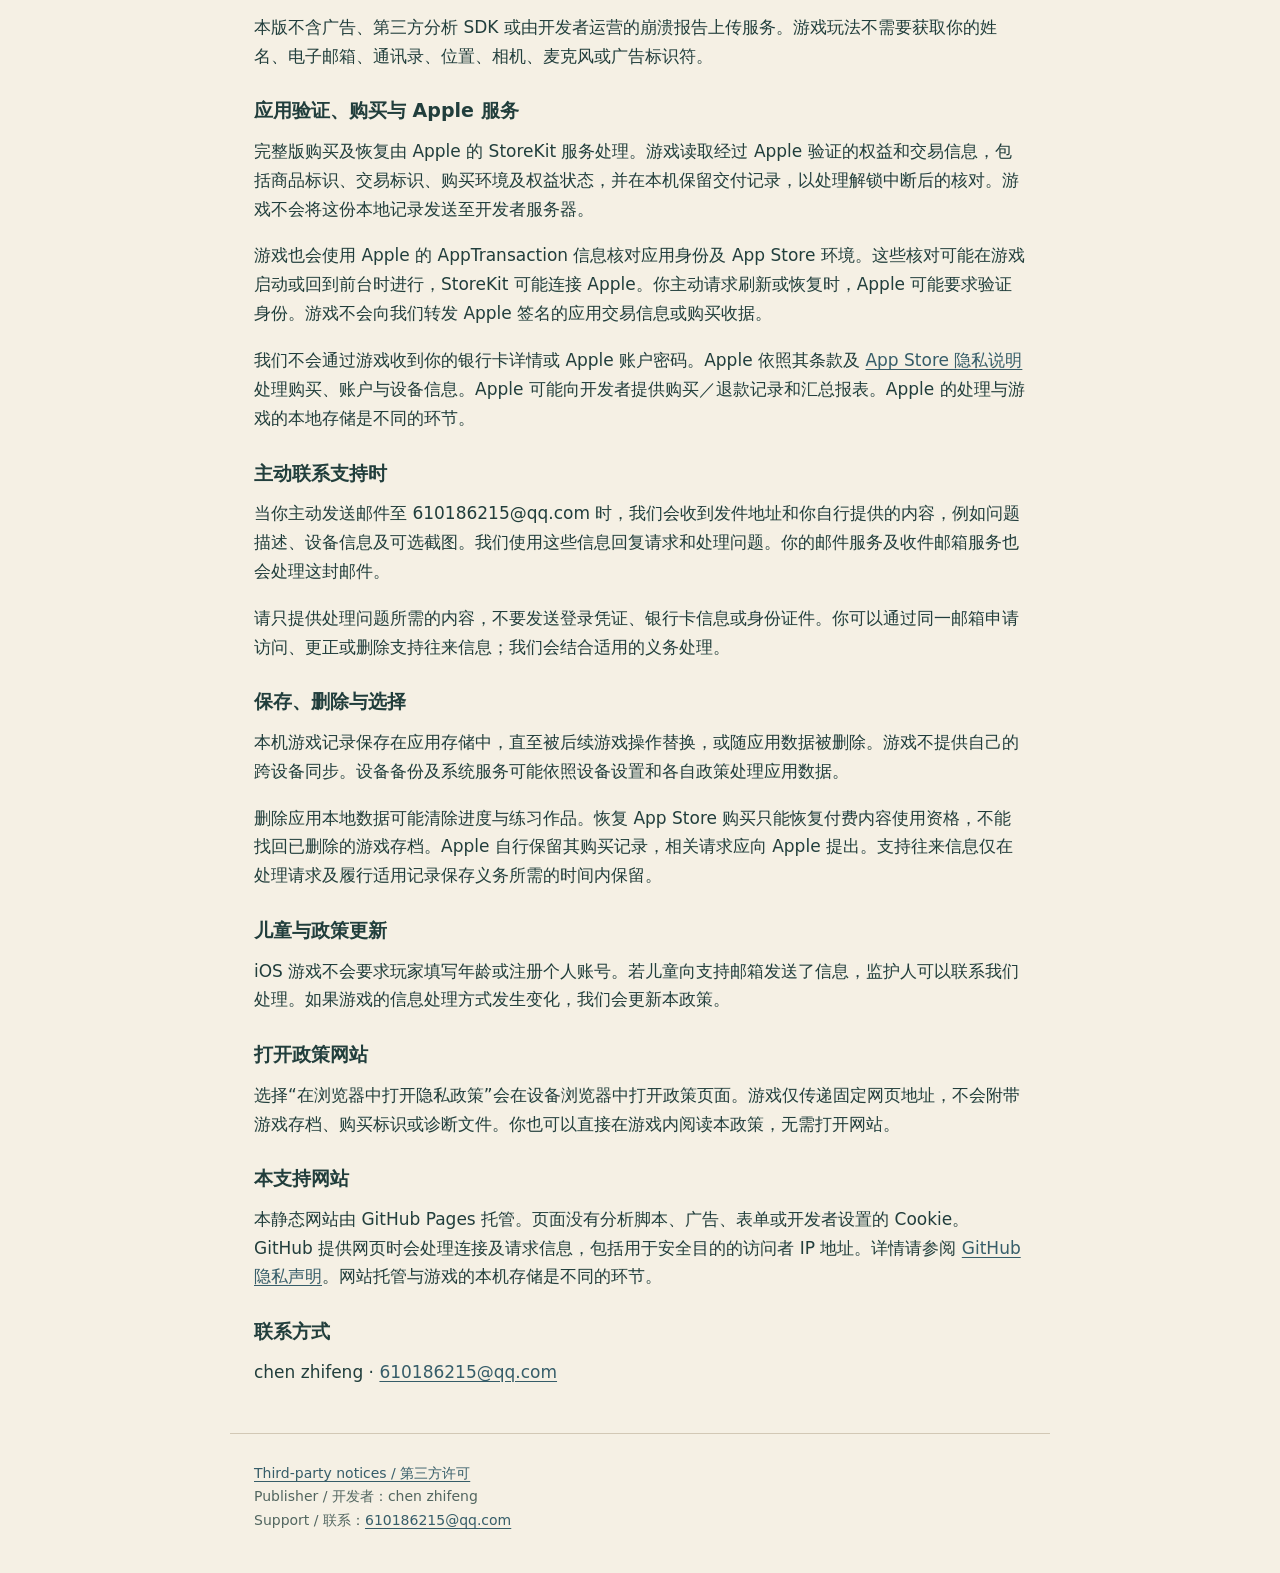
==== commit 7ccc9dd4: "Publish complete version-specific open-source notices linked from support and privacy" ====
--- a/privacy-ios.html
+++ b/privacy-ios.html
@@ -2,4 +2,4 @@
 <html lang="en"><head><meta charset="utf-8"><meta name="viewport" content="width=device-width, initial-scale=1"><title>iOS Privacy / iOS 隐私政策 · Raincheck Workshop</title><meta name="description" content="Privacy for the ad-free App Store edition of Raincheck Workshop. 雨巷修伞铺 App Store 版隐私政策。"><meta name="color-scheme" content="light"><link rel="stylesheet" href="style.css"><link rel="icon" href="data:image/svg+xml,%3Csvg xmlns='http://www.w3.org/2000/svg' viewBox='0 0 64 64'%3E%3Crect width='64' height='64' rx='14' fill='%23213e3c'/%3E%3Ctext x='32' y='46' text-anchor='middle' font-size='45' fill='%23f5f0e4' font-family='serif'%3ER%3C/text%3E%3C/svg%3E"></head><body><a class="skip" href="#main">Skip to content / 跳转正文</a><header><p class="brand">Raincheck Workshop <span lang="zh-Hans">· 雨巷修伞铺</span></p><nav aria-label="Main navigation"><a href="index.html">Support / 游戏支持</a><a href="privacy-ios.html">iOS privacy / iOS 隐私政策</a></nav></header><main id="main"><p class="eyebrow">APP STORE EDITION · APP STORE 版</p><h1>Privacy policy <span lang="zh-Hans">/ 隐私政策</span></h1><p class="muted">Last updated: 6 October 2026 · <span lang="zh-Hans">更新日期：2026 年 10 月 6 日</span></p><nav aria-label="Language sections"><a href="#english" lang="en">English</a><a href="#chinese" lang="zh-Hans">简体中文</a></nav>
 <aside class="card" aria-label="Policy status"><p><strong>iOS App Store edition</strong><br>Publishing this policy does not mean the game is available on the App Store.</p><p lang="zh-Hans"><strong>iOS App Store 版</strong><br>本政策公开不代表游戏已经在 App Store 上架。</p></aside>
 <section id="english" lang="en"><h2>English</h2><p>This policy covers the iOS App Store edition of Raincheck Workshop (bundle ID: com.chenzhifeng.raincheckworkshop), provided by chen zhifeng. It does not cover an Android advertising edition or Apple’s own services.</p><h3>Game data stays in the app’s storage</h3><p>The game stores repair progress, cloth layouts, completed work, settings and practice pieces in its local app storage. It has no game-account registration, developer-operated cloud-save service or upload feature for these records. The game does not transmit these records to us.</p><p>The app does not include advertising, a third-party analytics SDK or a developer-operated crash-reporting upload service. It does not request your name, email address, contacts, location, camera, microphone or advertising identifier for gameplay.</p><h3>App verification, purchases and Apple</h3><p>Apple’s StoreKit service handles the full-story purchase and restoration. The game checks Apple-verified entitlement and transaction information, including the product and transaction identifiers, purchase environment and entitlement status. It stores a local delivery record so that an interrupted unlock can be reconciled. The game does not send this local record to a developer server.</p><p>The game also uses Apple’s AppTransaction information to check the app’s identity and App Store environment. These checks may run when the game starts or resumes, and StoreKit may contact Apple. A refresh or restore that you request may ask you to authenticate with Apple. The game does not forward Apple’s signed app transaction or purchase receipts to us.</p><p>We do not receive your payment-card details or Apple Account password through the game. Apple processes purchase, account and device information under its own terms and <a href="https://www.apple.com/legal/privacy/data/en/app-store/" rel="noreferrer">App Store privacy notice</a>. Apple may make purchase/refund records and aggregated reporting available to developers. Apple’s processing is separate from the game’s local storage.</p><h3>If you contact support</h3><p>When you choose to email 610186215@qq.com, we receive your sender address and anything you include, such as your message, device details or an optional screenshot. We use this information to respond to your request and resolve the issue. Your email service and the receiving mailbox service also process the correspondence.</p><p>Keep your message limited to what is needed. Do not send credentials, payment-card details or identity documents. You can use the same address to request access to, correction of or deletion of support correspondence, subject to applicable obligations.</p><h3>Storage, deletion and your choices</h3><p>Local game records remain in the app’s storage until they are replaced through gameplay or removed with the app’s data. The game does not provide its own cross-device synchronization. Device backups and system services may process app data according to your device settings and their own policies.</p><p>Deleting the app’s local data can remove progress and practice work. Restoring an App Store purchase restores eligibility for paid content, not the deleted game save. Apple maintains its own purchase records; requests about those records should be directed to Apple. Support correspondence is kept as needed to handle your request and any applicable recordkeeping obligations.</p><h3>Children and changes</h3><p>The iOS game does not ask players to provide an age or register a personal account. A parent or guardian can contact us about information sent to support by a child. If the app’s processing changes, we will update this policy.</p><h3>Opening the policy website</h3><p>Choosing “Open privacy policy online” opens the policy page in your device’s browser. The game passes only the fixed page address; it does not attach game saves, purchase identifiers or diagnostic files. You can read the policy inside the game without opening the website.</p><h3>This support website</h3><p>This static website is hosted on GitHub Pages. The pages do not contain analytics scripts, advertising, forms or developer-set cookies. GitHub processes connection and request information when serving the site, including visitors’ IP addresses for security purposes. See <a href="https://docs.github.com/en/site-policy/privacy-policies/github-general-privacy-statement" rel="noreferrer">GitHub’s privacy statement</a>. This website hosting is separate from the app’s local game storage.</p><h3>Contact</h3><p>chen zhifeng · <a href="mailto:610186215@qq.com">610186215@qq.com</a></p></section>
-<section id="chinese" lang="zh-Hans"><h2>简体中文</h2><p>本政策适用于 chen zhifeng 提供的《雨巷修伞铺》iOS App Store 版（Bundle ID：com.chenzhifeng.raincheckworkshop）。本政策不适用于 Android 广告版，也不替代 Apple 自身服务的隐私说明。</p><h3>游戏数据保存在应用本机存储中</h3><p>游戏将修伞进度、布片布局、已完成作品、设置及练习作品保存在应用的本地存储中。游戏没有独立游戏账号注册、开发者运营的云存档服务，也没有上传上述记录的功能。游戏不会将这些记录发送给我们。</p><p>本版不含广告、第三方分析 SDK 或由开发者运营的崩溃报告上传服务。游戏玩法不需要获取你的姓名、电子邮箱、通讯录、位置、相机、麦克风或广告标识符。</p><h3>应用验证、购买与 Apple 服务</h3><p>完整版购买及恢复由 Apple 的 StoreKit 服务处理。游戏读取经过 Apple 验证的权益和交易信息，包括商品标识、交易标识、购买环境及权益状态，并在本机保留交付记录，以处理解锁中断后的核对。游戏不会将这份本地记录发送至开发者服务器。</p><p>游戏也会使用 Apple 的 AppTransaction 信息核对应用身份及 App Store 环境。这些核对可能在游戏启动或回到前台时进行，StoreKit 可能连接 Apple。你主动请求刷新或恢复时，Apple 可能要求验证身份。游戏不会向我们转发 Apple 签名的应用交易信息或购买收据。</p><p>我们不会通过游戏收到你的银行卡详情或 Apple 账户密码。Apple 依照其条款及 <a href="https://www.apple.com/legal/privacy/data/en/app-store/" rel="noreferrer">App Store 隐私说明</a>处理购买、账户与设备信息。Apple 可能向开发者提供购买／退款记录和汇总报表。Apple 的处理与游戏的本地存储是不同的环节。</p><h3>主动联系支持时</h3><p>当你主动发送邮件至 610186215@qq.com 时，我们会收到发件地址和你自行提供的内容，例如问题描述、设备信息及可选截图。我们使用这些信息回复请求和处理问题。你的邮件服务及收件邮箱服务也会处理这封邮件。</p><p>请只提供处理问题所需的内容，不要发送登录凭证、银行卡信息或身份证件。你可以通过同一邮箱申请访问、更正或删除支持往来信息；我们会结合适用的义务处理。</p><h3>保存、删除与选择</h3><p>本机游戏记录保存在应用存储中，直至被后续游戏操作替换，或随应用数据被删除。游戏不提供自己的跨设备同步。设备备份及系统服务可能依照设备设置和各自政策处理应用数据。</p><p>删除应用本地数据可能清除进度与练习作品。恢复 App Store 购买只能恢复付费内容使用资格，不能找回已删除的游戏存档。Apple 自行保留其购买记录，相关请求应向 Apple 提出。支持往来信息仅在处理请求及履行适用记录保存义务所需的时间内保留。</p><h3>儿童与政策更新</h3><p>iOS 游戏不会要求玩家填写年龄或注册个人账号。若儿童向支持邮箱发送了信息，监护人可以联系我们处理。如果游戏的信息处理方式发生变化，我们会更新本政策。</p><h3>打开政策网站</h3><p>选择“在浏览器中打开隐私政策”会在设备浏览器中打开政策页面。游戏仅传递固定网页地址，不会附带游戏存档、购买标识或诊断文件。你也可以直接在游戏内阅读本政策，无需打开网站。</p><h3>本支持网站</h3><p>本静态网站由 GitHub Pages 托管。页面没有分析脚本、广告、表单或开发者设置的 Cookie。GitHub 提供网页时会处理连接及请求信息，包括用于安全目的的访问者 IP 地址。详情请参阅 <a href="https://docs.github.com/en/site-policy/privacy-policies/github-general-privacy-statement" rel="noreferrer">GitHub 隐私声明</a>。网站托管与游戏的本机存储是不同的环节。</p><h3>联系方式</h3><p>chen zhifeng · <a href="mailto:610186215@qq.com">610186215@qq.com</a></p></section></main><footer>Publisher / 开发者：chen zhifeng<br>Support / 联系：<a href="mailto:610186215@qq.com">610186215@qq.com</a></footer></body></html>+<section id="chinese" lang="zh-Hans"><h2>简体中文</h2><p>本政策适用于 chen zhifeng 提供的《雨巷修伞铺》iOS App Store 版（Bundle ID：com.chenzhifeng.raincheckworkshop）。本政策不适用于 Android 广告版，也不替代 Apple 自身服务的隐私说明。</p><h3>游戏数据保存在应用本机存储中</h3><p>游戏将修伞进度、布片布局、已完成作品、设置及练习作品保存在应用的本地存储中。游戏没有独立游戏账号注册、开发者运营的云存档服务，也没有上传上述记录的功能。游戏不会将这些记录发送给我们。</p><p>本版不含广告、第三方分析 SDK 或由开发者运营的崩溃报告上传服务。游戏玩法不需要获取你的姓名、电子邮箱、通讯录、位置、相机、麦克风或广告标识符。</p><h3>应用验证、购买与 Apple 服务</h3><p>完整版购买及恢复由 Apple 的 StoreKit 服务处理。游戏读取经过 Apple 验证的权益和交易信息，包括商品标识、交易标识、购买环境及权益状态，并在本机保留交付记录，以处理解锁中断后的核对。游戏不会将这份本地记录发送至开发者服务器。</p><p>游戏也会使用 Apple 的 AppTransaction 信息核对应用身份及 App Store 环境。这些核对可能在游戏启动或回到前台时进行，StoreKit 可能连接 Apple。你主动请求刷新或恢复时，Apple 可能要求验证身份。游戏不会向我们转发 Apple 签名的应用交易信息或购买收据。</p><p>我们不会通过游戏收到你的银行卡详情或 Apple 账户密码。Apple 依照其条款及 <a href="https://www.apple.com/legal/privacy/data/en/app-store/" rel="noreferrer">App Store 隐私说明</a>处理购买、账户与设备信息。Apple 可能向开发者提供购买／退款记录和汇总报表。Apple 的处理与游戏的本地存储是不同的环节。</p><h3>主动联系支持时</h3><p>当你主动发送邮件至 610186215@qq.com 时，我们会收到发件地址和你自行提供的内容，例如问题描述、设备信息及可选截图。我们使用这些信息回复请求和处理问题。你的邮件服务及收件邮箱服务也会处理这封邮件。</p><p>请只提供处理问题所需的内容，不要发送登录凭证、银行卡信息或身份证件。你可以通过同一邮箱申请访问、更正或删除支持往来信息；我们会结合适用的义务处理。</p><h3>保存、删除与选择</h3><p>本机游戏记录保存在应用存储中，直至被后续游戏操作替换，或随应用数据被删除。游戏不提供自己的跨设备同步。设备备份及系统服务可能依照设备设置和各自政策处理应用数据。</p><p>删除应用本地数据可能清除进度与练习作品。恢复 App Store 购买只能恢复付费内容使用资格，不能找回已删除的游戏存档。Apple 自行保留其购买记录，相关请求应向 Apple 提出。支持往来信息仅在处理请求及履行适用记录保存义务所需的时间内保留。</p><h3>儿童与政策更新</h3><p>iOS 游戏不会要求玩家填写年龄或注册个人账号。若儿童向支持邮箱发送了信息，监护人可以联系我们处理。如果游戏的信息处理方式发生变化，我们会更新本政策。</p><h3>打开政策网站</h3><p>选择“在浏览器中打开隐私政策”会在设备浏览器中打开政策页面。游戏仅传递固定网页地址，不会附带游戏存档、购买标识或诊断文件。你也可以直接在游戏内阅读本政策，无需打开网站。</p><h3>本支持网站</h3><p>本静态网站由 GitHub Pages 托管。页面没有分析脚本、广告、表单或开发者设置的 Cookie。GitHub 提供网页时会处理连接及请求信息，包括用于安全目的的访问者 IP 地址。详情请参阅 <a href="https://docs.github.com/en/site-policy/privacy-policies/github-general-privacy-statement" rel="noreferrer">GitHub 隐私声明</a>。网站托管与游戏的本机存储是不同的环节。</p><h3>联系方式</h3><p>chen zhifeng · <a href="mailto:610186215@qq.com">610186215@qq.com</a></p></section></main><footer><a href="licenses.html">Third-party notices / 第三方许可</a><br>Publisher / 开发者：chen zhifeng<br>Support / 联系：<a href="mailto:610186215@qq.com">610186215@qq.com</a></footer></body></html>
